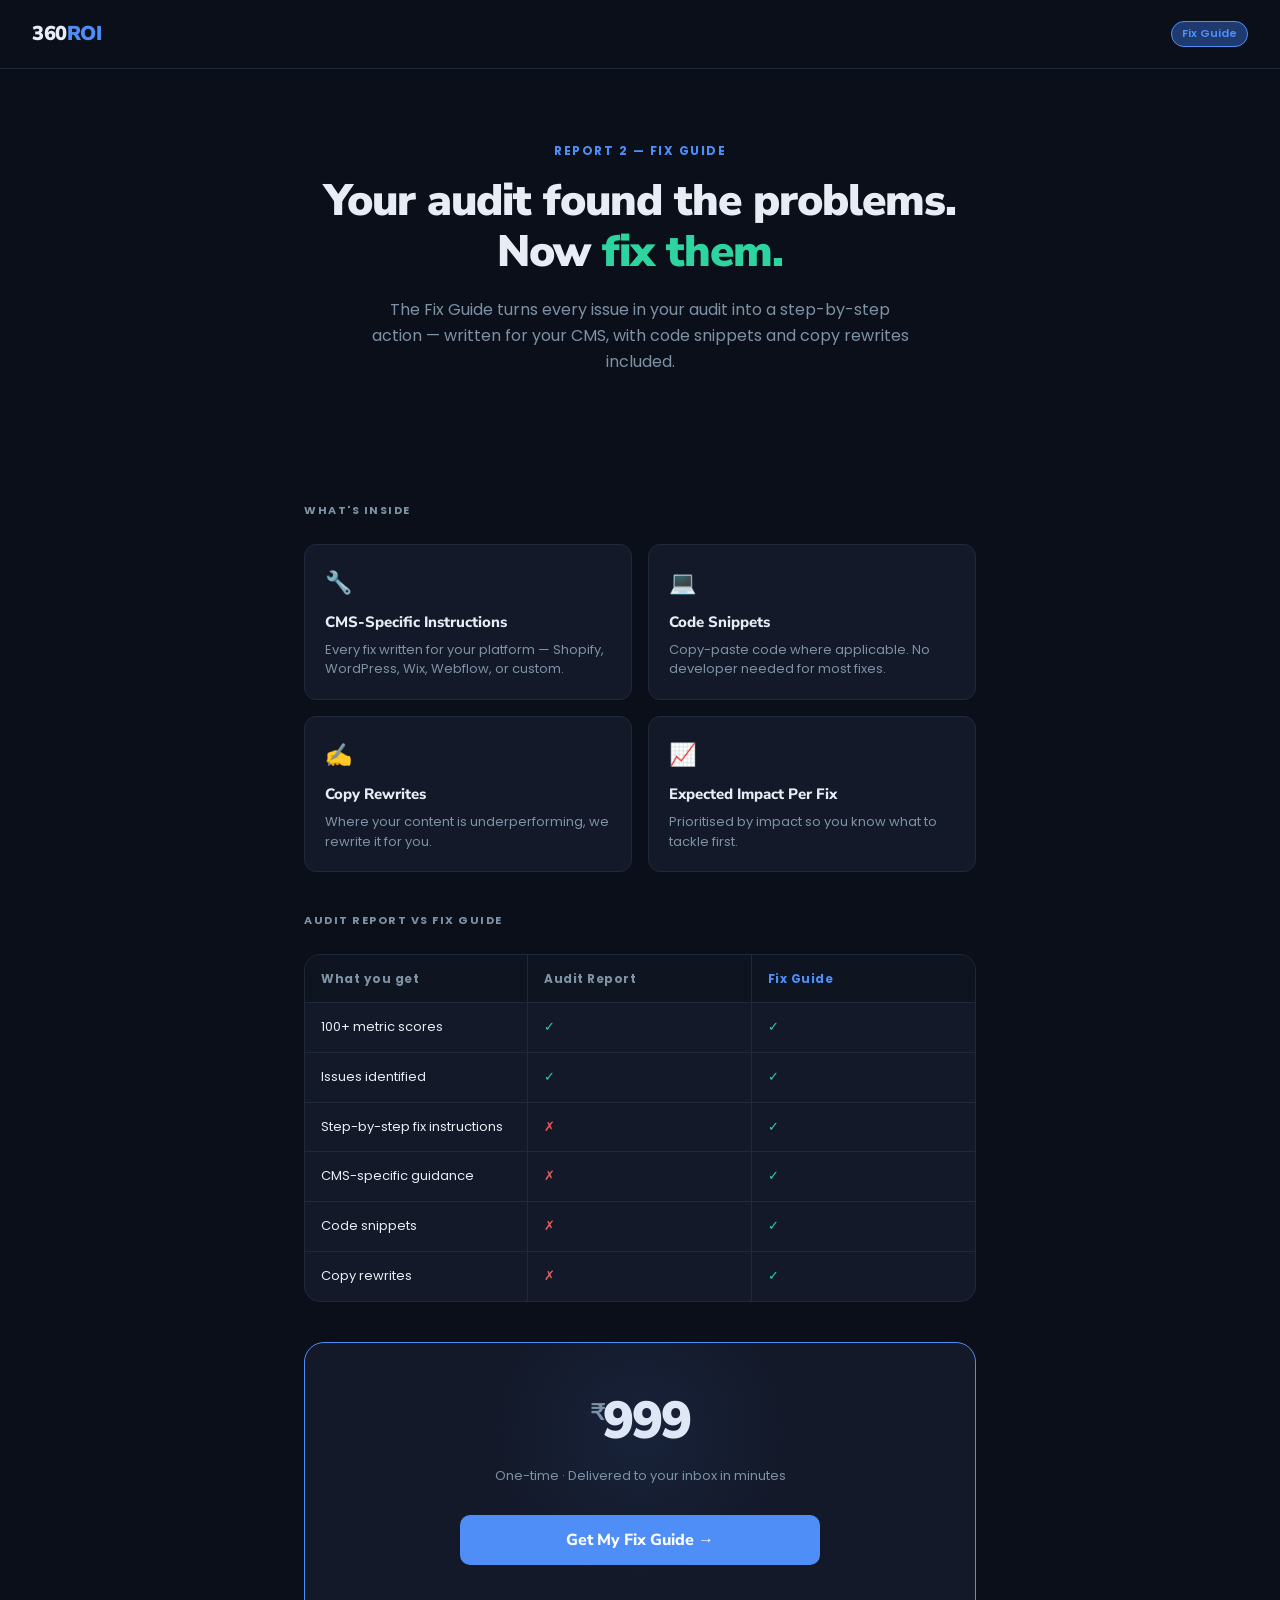
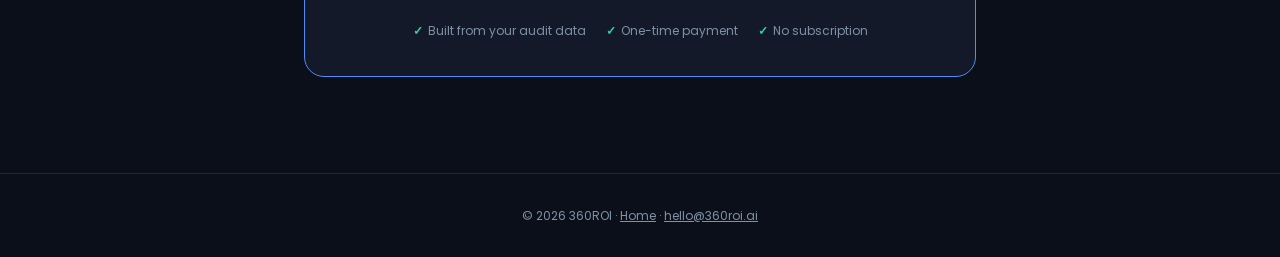
==== r2.html @ e92363b5 "new changes" ====
<!DOCTYPE html>
<html lang="en">
<head>
<meta charset="UTF-8">
<meta name="viewport" content="width=device-width, initial-scale=1.0">
<title>Fix Guide — Step-by-Step Instructions to Fix Every Issue | 360ROI</title>
<meta name="description" content="Get the exact fix instructions for every issue found in your 360ROI audit. CMS-specific steps, code snippets, and copy rewrites. ₹999 one-time.">
<meta name="robots" content="noindex">
<link rel="icon" type="image/png" href="assets/favicon.png">
<link rel="preconnect" href="https://fonts.googleapis.com">
<link rel="preconnect" href="https://fonts.gstatic.com" crossorigin>
<link href="https://fonts.googleapis.com/css2?family=Nunito+Sans:wght@400;700;800;900&family=Poppins:wght@400;500;600&display=swap" rel="stylesheet">
<script src="https://sdk.cashfree.com/js/v3/cashfree.js" defer></script>
<style>
  *, *::before, *::after { box-sizing: border-box; margin: 0; padding: 0; }

  :root {
    --bg: #0b0f1a;
    --surface: #131929;
    --border: #1e2a3a;
    --accent: #4f8ef7;
    --accent-dim: #1e3a6e;
    --text: #e8edf5;
    --muted: #7d92a4;
    --green: #2dd4a0;
    --warn: #f7a84f;
    --font-display: 'Nunito Sans', sans-serif;
    --font-body: 'Poppins', sans-serif;
  }

  body {
    background: var(--bg);
    color: var(--text);
    font-family: var(--font-body);
    font-size: 15px;
    line-height: 1.6;
    min-height: 100vh;
  }

  /* NAV */
  .nav {
    display: flex;
    align-items: center;
    justify-content: space-between;
    padding: 18px 32px;
    border-bottom: 1px solid var(--border);
    position: sticky;
    top: 0;
    background: var(--bg);
    z-index: 100;
  }
  .nav-logo { font-family: var(--font-display); font-weight: 900; font-size: 20px; color: var(--text); text-decoration: none; letter-spacing: -0.5px; }
  .nav-logo span { color: var(--accent); }
  .nav-badge { font-size: 11px; font-weight: 600; background: var(--accent-dim); color: var(--accent); padding: 3px 10px; border-radius: 20px; border: 1px solid var(--accent); }

  /* HERO */
  .hero {
    max-width: 720px;
    margin: 0 auto;
    padding: 72px 24px 48px;
    text-align: center;
  }
  .hero-eyebrow {
    font-size: 12px;
    font-weight: 700;
    letter-spacing: 1.5px;
    text-transform: uppercase;
    color: var(--accent);
    margin-bottom: 16px;
  }
  .hero h1 {
    font-family: var(--font-display);
    font-size: clamp(28px, 5vw, 44px);
    font-weight: 900;
    line-height: 1.15;
    letter-spacing: -1px;
    margin-bottom: 20px;
  }
  .hero h1 em { color: var(--green); font-style: normal; }
  .hero-sub {
    color: var(--muted);
    font-size: 16px;
    max-width: 540px;
    margin: 0 auto 32px;
  }

  /* WHAT YOU GET */
  .section {
    max-width: 720px;
    margin: 0 auto;
    padding: 48px 24px;
  }
  .section-label {
    font-size: 11px;
    font-weight: 700;
    letter-spacing: 1.5px;
    text-transform: uppercase;
    color: var(--muted);
    margin-bottom: 24px;
  }
  .fix-grid {
    display: grid;
    grid-template-columns: 1fr 1fr;
    gap: 16px;
    margin-bottom: 40px;
  }
  @media (max-width: 520px) { .fix-grid { grid-template-columns: 1fr; } }
  .fix-card {
    background: var(--surface);
    border: 1px solid var(--border);
    border-radius: 12px;
    padding: 20px;
  }
  .fix-card-icon { font-size: 22px; margin-bottom: 10px; }
  .fix-card-title { font-family: var(--font-display); font-weight: 800; font-size: 15px; margin-bottom: 6px; }
  .fix-card-desc { font-size: 13px; color: var(--muted); line-height: 1.5; }

  /* COMPARISON */
  .compare {
    background: var(--surface);
    border: 1px solid var(--border);
    border-radius: 16px;
    overflow: hidden;
    margin-bottom: 40px;
  }
  .compare-row {
    display: grid;
    grid-template-columns: 1fr 1fr 1fr;
    border-bottom: 1px solid var(--border);
  }
  .compare-row:last-child { border-bottom: none; }
  .compare-cell {
    padding: 14px 16px;
    font-size: 13px;
    border-right: 1px solid var(--border);
  }
  .compare-cell:last-child { border-right: none; }
  .compare-row.header .compare-cell {
    font-weight: 700;
    font-size: 12px;
    letter-spacing: 0.5px;
    color: var(--muted);
    background: #0f1520;
  }
  .compare-row.header .compare-cell:last-child { color: var(--accent); }
  .tick { color: var(--green); }
  .cross { color: #e85b5b; }

  /* PAYMENT BOX */
  .pay-box {
    background: var(--surface);
    border: 1px solid var(--accent);
    border-radius: 20px;
    padding: 36px 32px;
    text-align: center;
    position: relative;
    overflow: hidden;
  }
  .pay-box::before {
    content: '';
    position: absolute;
    top: -60px; left: 50%;
    transform: translateX(-50%);
    width: 300px; height: 300px;
    background: radial-gradient(circle, rgba(79,142,247,0.08) 0%, transparent 70%);
    pointer-events: none;
  }
  .pay-price {
    font-family: var(--font-display);
    font-size: 52px;
    font-weight: 900;
    letter-spacing: -2px;
    color: var(--text);
    margin-bottom: 4px;
  }
  .pay-price span { font-size: 24px; font-weight: 700; color: var(--muted); vertical-align: super; }
  .pay-note { font-size: 13px; color: var(--muted); margin-bottom: 28px; }
  .pay-note s { color: #e85b5b; opacity: 0.7; }

  .btn-pay {
    display: inline-flex;
    align-items: center;
    gap: 8px;
    background: var(--accent);
    color: #fff;
    font-family: var(--font-display);
    font-weight: 800;
    font-size: 16px;
    padding: 14px 32px;
    border-radius: 10px;
    border: none;
    cursor: pointer;
    transition: opacity 0.2s, transform 0.15s;
    width: 100%;
    justify-content: center;
    max-width: 360px;
    margin: 0 auto;
  }
  .btn-pay:hover { opacity: 0.9; transform: translateY(-1px); }
  .btn-pay:disabled { opacity: 0.5; cursor: not-allowed; transform: none; }

  .pay-trust {
    display: flex;
    justify-content: center;
    gap: 20px;
    margin-top: 20px;
    flex-wrap: wrap;
  }
  .pt-item { font-size: 12px; color: var(--muted); display: flex; align-items: center; gap: 5px; }
  .pt-item::before { content: '✓'; color: var(--green); font-weight: 700; }

  /* STATUS */
  #statusMsg {
    margin-top: 16px;
    font-size: 13px;
    color: var(--muted);
    min-height: 20px;
    text-align: center;
  }
  #statusMsg.error { color: #e85b5b; }

  /* FOOTER */
  .footer {
    text-align: center;
    padding: 32px 24px;
    font-size: 12px;
    color: var(--muted);
    border-top: 1px solid var(--border);
    margin-top: 48px;
  }
  .footer a { color: var(--muted); text-decoration: underline; }

  /* ALREADY PAID */
  #alreadyPaid {
    display: none;
    background: var(--surface);
    border: 1px solid var(--green);
    border-radius: 16px;
    padding: 32px;
    text-align: center;
    margin-bottom: 24px;
  }
  #alreadyPaid .ap-icon { font-size: 32px; margin-bottom: 12px; }
  #alreadyPaid h3 { font-family: var(--font-display); font-weight: 800; font-size: 18px; margin-bottom: 8px; color: var(--green); }
  #alreadyPaid p { color: var(--muted); font-size: 14px; }
</style>
</head>
<body>

<nav class="nav">
  <a href="/" class="nav-logo">360<span>ROI</span></a>
  <span class="nav-badge">Fix Guide</span>
</nav>

<div class="hero">
  <div class="hero-eyebrow">Report 2 — Fix Guide</div>
  <h1>Your audit found the problems.<br>Now <em>fix them.</em></h1>
  <p class="hero-sub">The Fix Guide turns every issue in your audit into a step-by-step action — written for your CMS, with code snippets and copy rewrites included.</p>
</div>

<div class="section">
  <div class="section-label">What's inside</div>
  <div class="fix-grid">
    <div class="fix-card">
      <div class="fix-card-icon">🔧</div>
      <div class="fix-card-title">CMS-Specific Instructions</div>
      <div class="fix-card-desc">Every fix written for your platform — Shopify, WordPress, Wix, Webflow, or custom.</div>
    </div>
    <div class="fix-card">
      <div class="fix-card-icon">💻</div>
      <div class="fix-card-title">Code Snippets</div>
      <div class="fix-card-desc">Copy-paste code where applicable. No developer needed for most fixes.</div>
    </div>
    <div class="fix-card">
      <div class="fix-card-icon">✍️</div>
      <div class="fix-card-title">Copy Rewrites</div>
      <div class="fix-card-desc">Where your content is underperforming, we rewrite it for you.</div>
    </div>
    <div class="fix-card">
      <div class="fix-card-icon">📈</div>
      <div class="fix-card-title">Expected Impact Per Fix</div>
      <div class="fix-card-desc">Prioritised by impact so you know what to tackle first.</div>
    </div>
  </div>

  <div class="section-label">Audit Report vs Fix Guide</div>
  <div class="compare">
    <div class="compare-row header">
      <div class="compare-cell">What you get</div>
      <div class="compare-cell">Audit Report</div>
      <div class="compare-cell">Fix Guide</div>
    </div>
    <div class="compare-row">
      <div class="compare-cell">100+ metric scores</div>
      <div class="compare-cell"><span class="tick">✓</span></div>
      <div class="compare-cell"><span class="tick">✓</span></div>
    </div>
    <div class="compare-row">
      <div class="compare-cell">Issues identified</div>
      <div class="compare-cell"><span class="tick">✓</span></div>
      <div class="compare-cell"><span class="tick">✓</span></div>
    </div>
    <div class="compare-row">
      <div class="compare-cell">Step-by-step fix instructions</div>
      <div class="compare-cell"><span class="cross">✗</span></div>
      <div class="compare-cell"><span class="tick">✓</span></div>
    </div>
    <div class="compare-row">
      <div class="compare-cell">CMS-specific guidance</div>
      <div class="compare-cell"><span class="cross">✗</span></div>
      <div class="compare-cell"><span class="tick">✓</span></div>
    </div>
    <div class="compare-row">
      <div class="compare-cell">Code snippets</div>
      <div class="compare-cell"><span class="cross">✗</span></div>
      <div class="compare-cell"><span class="tick">✓</span></div>
    </div>
    <div class="compare-row">
      <div class="compare-cell">Copy rewrites</div>
      <div class="compare-cell"><span class="cross">✗</span></div>
      <div class="compare-cell"><span class="tick">✓</span></div>
    </div>
  </div>

  <!-- Already paid for bundle -->
  <div id="alreadyPaid">
    <div class="ap-icon">✅</div>
    <h3>You already have the Fix Guide</h3>
    <p>Check your inbox — it was delivered along with your Audit Report. Can't find it? Email <a href="mailto:hello@360roi.ai">hello@360roi.ai</a></p>
  </div>

  <!-- Payment box -->
  <div class="pay-box" id="payBox">
    <div class="pay-price"><span>₹</span>999</div>
    <div class="pay-note">One-time · Delivered to your inbox in minutes</div>
    <button class="btn-pay" id="payBtn" onclick="startPayment()">
      Get My Fix Guide →
    </button>
    <div id="statusMsg"></div>
    <div class="pay-trust">
      <span class="pt-item">Built from your audit data</span>
      <span class="pt-item">One-time payment</span>
      <span class="pt-item">No subscription</span>
    </div>
  </div>
</div>

<footer class="footer">
  <p>© 2026 360ROI · <a href="/">Home</a> · <a href="mailto:hello@360roi.ai">hello@360roi.ai</a></p>
</footer>

<script>
const WEBHOOK_URL = 'https://aigency-proxy.shweta-314.workers.dev';

// Read email and url from query params
const params = new URLSearchParams(window.location.search);
const email = params.get('email') || '';
const url = params.get('url') || '';
const product = params.get('product') || '';

// If bundle was already purchased, show already-paid message
if (product === 'bundle') {
  document.getElementById('alreadyPaid').style.display = 'block';
  document.getElementById('payBox').style.display = 'none';
}

async function startPayment() {
  const btn = document.getElementById('payBtn');
  const msg = document.getElementById('statusMsg');

  if (!email || !url) {
    msg.className = 'error';
    msg.textContent = 'Missing audit details. Please use the link from your report email.';
    return;
  }

  btn.disabled = true;
  btn.textContent = '⏳ Redirecting to payment...';
  msg.className = '';
  msg.textContent = '';

  try {
    const orderRes = await fetch(WEBHOOK_URL + '/create-order', {
      method: 'POST',
      headers: { 'Content-Type': 'application/json' },
      body: JSON.stringify({
        email,
        url,
        product: 'r2',
        amount: 999
      })
    });

    if (!orderRes.ok) throw new Error('Order creation failed');
    const orderData = await orderRes.json();
    if (!orderData.payment_session_id) throw new Error('No session ID');

    const cashfree = Cashfree({ mode: 'production' });
    const result = await cashfree.checkout({
      paymentSessionId: orderData.payment_session_id,
      redirectTarget: '_modal'
    });

    if (result.error) throw new Error(result.error.message || 'Payment failed');

    btn.textContent = '✓ Payment successful!';
    msg.textContent = 'Your Fix Guide will arrive in your inbox within minutes.';

  } catch (err) {
    console.error(err);
    msg.className = 'error';
    msg.textContent = 'Something went wrong — email hello@360roi.ai';
    btn.disabled = false;
    btn.textContent = 'Get My Fix Guide →';
  }
}
</script>
</body>
</html>
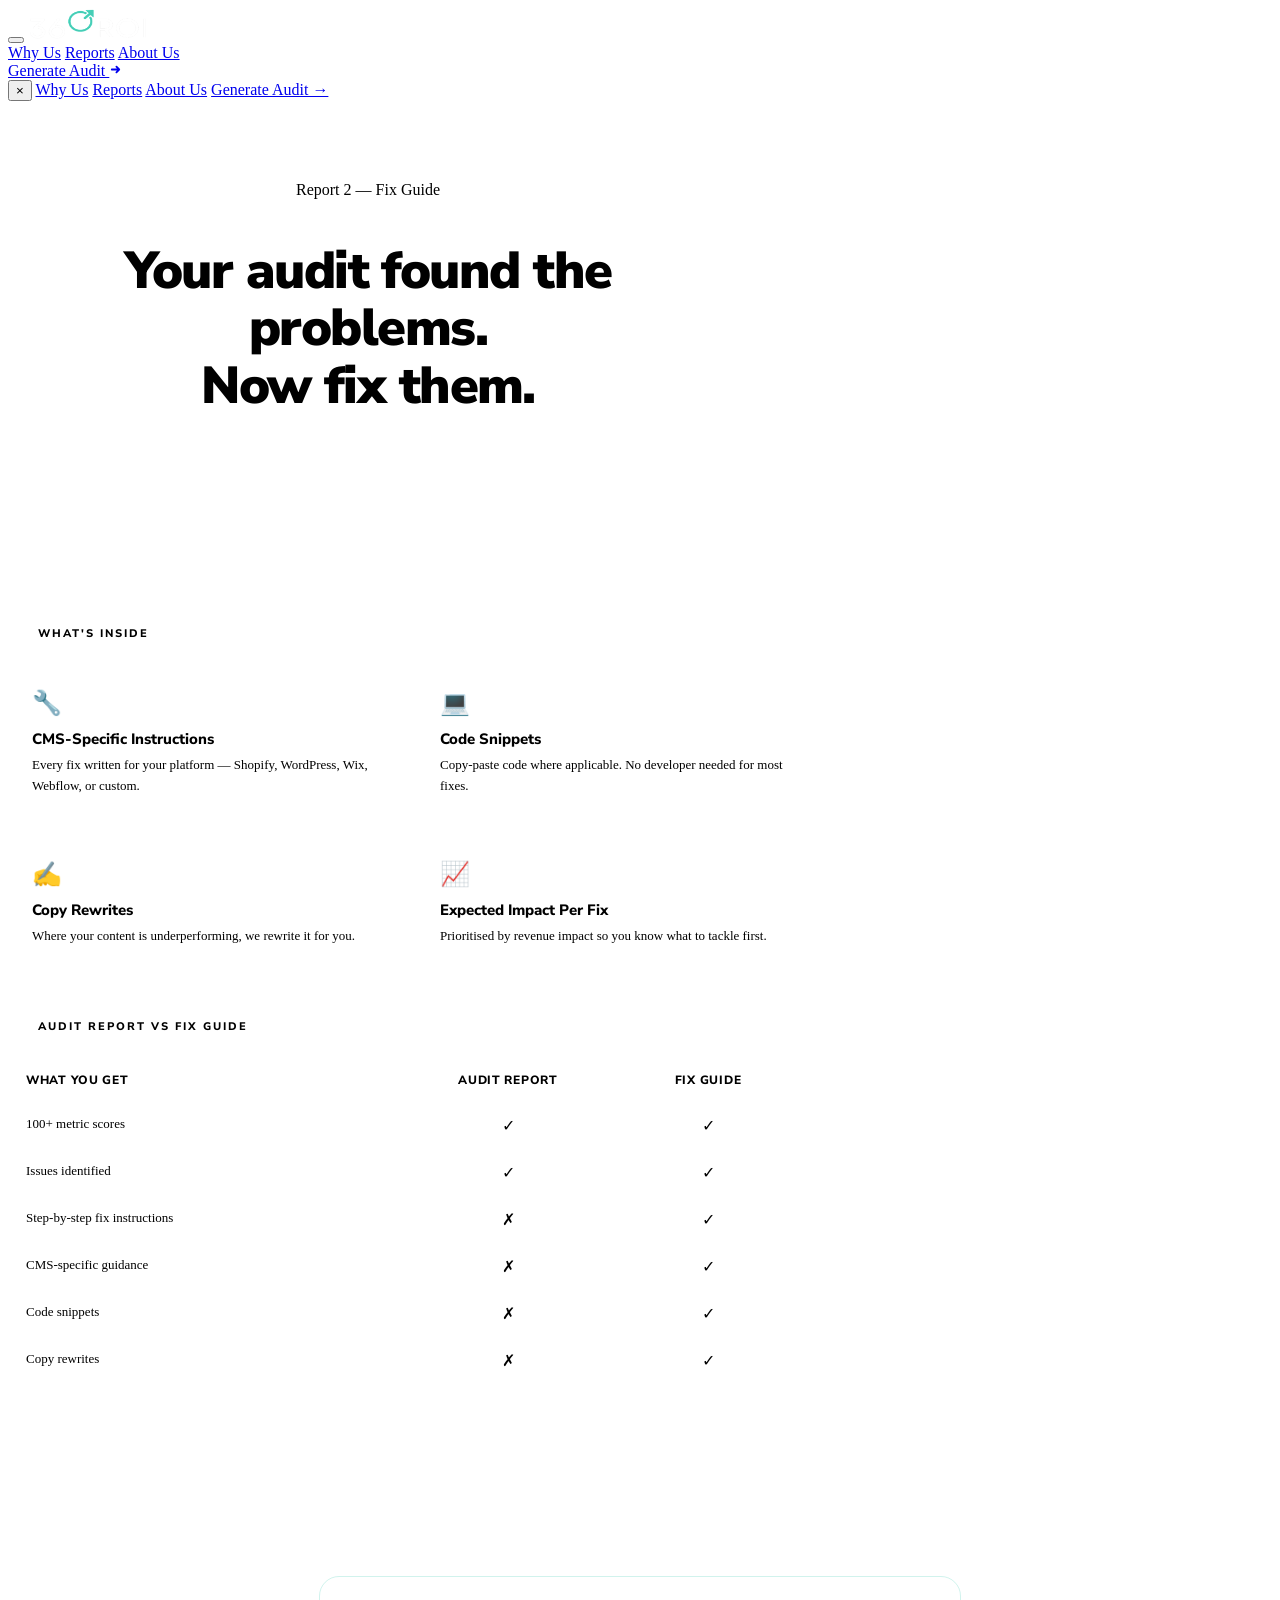
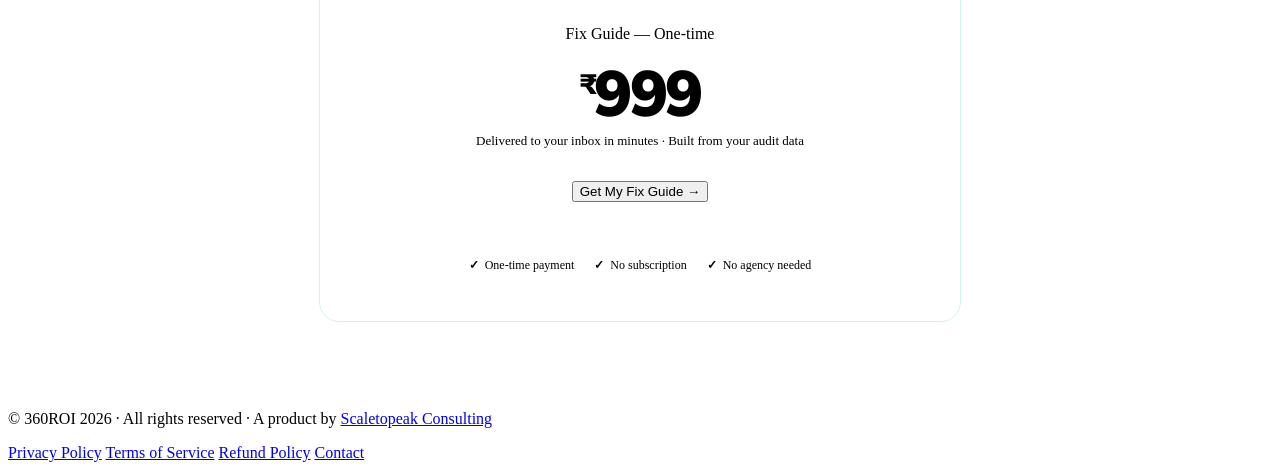
==== commit 83fcaca2: "changes" ====
--- a/r2.html
+++ b/r2.html
@@ -10,355 +10,216 @@
 <link rel="preconnect" href="https://fonts.googleapis.com">
 <link rel="preconnect" href="https://fonts.gstatic.com" crossorigin>
 <link href="https://fonts.googleapis.com/css2?family=Nunito+Sans:wght@400;700;800;900&family=Poppins:wght@400;500;600&display=swap" rel="stylesheet">
-<script src="https://sdk.cashfree.com/js/v3/cashfree.js" defer></script>
+<link rel="stylesheet" href="assets/style.css">
+<script src="https://sdk.cashfree.com/js/v3/cashfree.js"></script>
 <style>
-  *, *::before, *::after { box-sizing: border-box; margin: 0; padding: 0; }
-
-  :root {
-    --bg: #0b0f1a;
-    --surface: #131929;
-    --border: #1e2a3a;
-    --accent: #4f8ef7;
-    --accent-dim: #1e3a6e;
-    --text: #e8edf5;
-    --muted: #7d92a4;
-    --green: #2dd4a0;
-    --warn: #f7a84f;
-    --font-display: 'Nunito Sans', sans-serif;
-    --font-body: 'Poppins', sans-serif;
-  }
-
-  body {
-    background: var(--bg);
-    color: var(--text);
-    font-family: var(--font-body);
-    font-size: 15px;
-    line-height: 1.6;
-    min-height: 100vh;
-  }
-
-  /* NAV */
-  .nav {
-    display: flex;
-    align-items: center;
-    justify-content: space-between;
-    padding: 18px 32px;
-    border-bottom: 1px solid var(--border);
-    position: sticky;
-    top: 0;
-    background: var(--bg);
-    z-index: 100;
-  }
-  .nav-logo { font-family: var(--font-display); font-weight: 900; font-size: 20px; color: var(--text); text-decoration: none; letter-spacing: -0.5px; }
-  .nav-logo span { color: var(--accent); }
-  .nav-badge { font-size: 11px; font-weight: 600; background: var(--accent-dim); color: var(--accent); padding: 3px 10px; border-radius: 20px; border: 1px solid var(--accent); }
-
-  /* HERO */
-  .hero {
-    max-width: 720px;
-    margin: 0 auto;
-    padding: 72px 24px 48px;
-    text-align: center;
-  }
-  .hero-eyebrow {
-    font-size: 12px;
-    font-weight: 700;
-    letter-spacing: 1.5px;
-    text-transform: uppercase;
-    color: var(--accent);
-    margin-bottom: 16px;
-  }
-  .hero h1 {
-    font-family: var(--font-display);
-    font-size: clamp(28px, 5vw, 44px);
-    font-weight: 900;
-    line-height: 1.15;
-    letter-spacing: -1px;
-    margin-bottom: 20px;
-  }
-  .hero h1 em { color: var(--green); font-style: normal; }
-  .hero-sub {
-    color: var(--muted);
-    font-size: 16px;
-    max-width: 540px;
-    margin: 0 auto 32px;
-  }
-
-  /* WHAT YOU GET */
-  .section {
-    max-width: 720px;
-    margin: 0 auto;
-    padding: 48px 24px;
-  }
-  .section-label {
-    font-size: 11px;
-    font-weight: 700;
-    letter-spacing: 1.5px;
-    text-transform: uppercase;
-    color: var(--muted);
-    margin-bottom: 24px;
-  }
-  .fix-grid {
-    display: grid;
-    grid-template-columns: 1fr 1fr;
-    gap: 16px;
-    margin-bottom: 40px;
-  }
-  @media (max-width: 520px) { .fix-grid { grid-template-columns: 1fr; } }
-  .fix-card {
-    background: var(--surface);
-    border: 1px solid var(--border);
-    border-radius: 12px;
-    padding: 20px;
-  }
-  .fix-card-icon { font-size: 22px; margin-bottom: 10px; }
-  .fix-card-title { font-family: var(--font-display); font-weight: 800; font-size: 15px; margin-bottom: 6px; }
-  .fix-card-desc { font-size: 13px; color: var(--muted); line-height: 1.5; }
-
-  /* COMPARISON */
-  .compare {
-    background: var(--surface);
-    border: 1px solid var(--border);
-    border-radius: 16px;
-    overflow: hidden;
-    margin-bottom: 40px;
-  }
-  .compare-row {
-    display: grid;
-    grid-template-columns: 1fr 1fr 1fr;
-    border-bottom: 1px solid var(--border);
-  }
+  /* R2-specific overrides */
+  .r2-hero { background: var(--navy); padding: 80px 0 64px; }
+  .r2-hero .wrap { max-width: 720px; text-align: center; }
+  .r2-hero h1 { font-family: 'Nunito Sans', sans-serif; font-size: clamp(32px, 5vw, 52px); font-weight: 900; color: var(--white); line-height: 1.1; letter-spacing: -0.03em; margin-bottom: 20px; }
+  .r2-hero h1 em { color: var(--teal); font-style: normal; }
+  .r2-hero p { font-size: 16px; color: rgba(255,255,255,0.55); line-height: 1.75; max-width: 540px; margin: 0 auto; }
+
+  .r2-section { background: var(--white); padding: 72px 0; }
+  .r2-section-dark { background: var(--navy-3); padding: 72px 0; }
+
+  .r2-label { font-family: 'Nunito Sans', sans-serif; font-size: 11px; font-weight: 800; letter-spacing: 0.18em; text-transform: uppercase; color: var(--teal-dk); margin-bottom: 24px; display: flex; align-items: center; gap: 10px; }
+  .r2-label::before { content: ''; width: 20px; height: 2px; background: var(--teal); border-radius: 2px; }
+
+  .fix-grid { display: grid; grid-template-columns: 1fr 1fr; gap: 16px; margin-bottom: 48px; }
+  @media (max-width: 560px) { .fix-grid { grid-template-columns: 1fr; } }
+  .fix-card { background: var(--mist); border: 1px solid var(--g100); border-radius: 14px; padding: 24px; transition: border-color 0.2s, box-shadow 0.2s; }
+  .fix-card:hover { border-color: rgba(71,206,183,0.3); box-shadow: 0 6px 24px rgba(71,206,183,0.08); }
+  .fix-card-icon { font-size: 24px; margin-bottom: 12px; }
+  .fix-card-title { font-family: 'Nunito Sans', sans-serif; font-weight: 800; font-size: 15px; color: var(--navy); margin-bottom: 6px; }
+  .fix-card-desc { font-size: 13px; color: var(--g600); line-height: 1.6; }
+
+  .compare { border: 1px solid var(--g100); border-radius: 14px; overflow: hidden; margin-bottom: 48px; }
+  .compare-row { display: grid; grid-template-columns: 2fr 1fr 1fr; border-bottom: 1px solid var(--g100); }
   .compare-row:last-child { border-bottom: none; }
-  .compare-cell {
-    padding: 14px 16px;
-    font-size: 13px;
-    border-right: 1px solid var(--border);
-  }
-  .compare-cell:last-child { border-right: none; }
-  .compare-row.header .compare-cell {
-    font-weight: 700;
-    font-size: 12px;
-    letter-spacing: 0.5px;
-    color: var(--muted);
-    background: #0f1520;
-  }
-  .compare-row.header .compare-cell:last-child { color: var(--accent); }
-  .tick { color: var(--green); }
-  .cross { color: #e85b5b; }
-
-  /* PAYMENT BOX */
-  .pay-box {
-    background: var(--surface);
-    border: 1px solid var(--accent);
-    border-radius: 20px;
-    padding: 36px 32px;
-    text-align: center;
-    position: relative;
-    overflow: hidden;
-  }
-  .pay-box::before {
-    content: '';
-    position: absolute;
-    top: -60px; left: 50%;
-    transform: translateX(-50%);
-    width: 300px; height: 300px;
-    background: radial-gradient(circle, rgba(79,142,247,0.08) 0%, transparent 70%);
-    pointer-events: none;
-  }
-  .pay-price {
-    font-family: var(--font-display);
-    font-size: 52px;
-    font-weight: 900;
-    letter-spacing: -2px;
-    color: var(--text);
-    margin-bottom: 4px;
-  }
-  .pay-price span { font-size: 24px; font-weight: 700; color: var(--muted); vertical-align: super; }
-  .pay-note { font-size: 13px; color: var(--muted); margin-bottom: 28px; }
-  .pay-note s { color: #e85b5b; opacity: 0.7; }
-
-  .btn-pay {
-    display: inline-flex;
-    align-items: center;
-    gap: 8px;
-    background: var(--accent);
-    color: #fff;
-    font-family: var(--font-display);
-    font-weight: 800;
-    font-size: 16px;
-    padding: 14px 32px;
-    border-radius: 10px;
-    border: none;
-    cursor: pointer;
-    transition: opacity 0.2s, transform 0.15s;
-    width: 100%;
-    justify-content: center;
-    max-width: 360px;
-    margin: 0 auto;
-  }
-  .btn-pay:hover { opacity: 0.9; transform: translateY(-1px); }
-  .btn-pay:disabled { opacity: 0.5; cursor: not-allowed; transform: none; }
-
-  .pay-trust {
-    display: flex;
-    justify-content: center;
-    gap: 20px;
-    margin-top: 20px;
-    flex-wrap: wrap;
-  }
-  .pt-item { font-size: 12px; color: var(--muted); display: flex; align-items: center; gap: 5px; }
-  .pt-item::before { content: '✓'; color: var(--green); font-weight: 700; }
-
-  /* STATUS */
-  #statusMsg {
-    margin-top: 16px;
-    font-size: 13px;
-    color: var(--muted);
-    min-height: 20px;
-    text-align: center;
-  }
-  #statusMsg.error { color: #e85b5b; }
-
-  /* FOOTER */
-  .footer {
-    text-align: center;
-    padding: 32px 24px;
-    font-size: 12px;
-    color: var(--muted);
-    border-top: 1px solid var(--border);
-    margin-top: 48px;
-  }
-  .footer a { color: var(--muted); text-decoration: underline; }
-
-  /* ALREADY PAID */
-  #alreadyPaid {
-    display: none;
-    background: var(--surface);
-    border: 1px solid var(--green);
-    border-radius: 16px;
-    padding: 32px;
-    text-align: center;
-    margin-bottom: 24px;
-  }
-  #alreadyPaid .ap-icon { font-size: 32px; margin-bottom: 12px; }
-  #alreadyPaid h3 { font-family: var(--font-display); font-weight: 800; font-size: 18px; margin-bottom: 8px; color: var(--green); }
-  #alreadyPaid p { color: var(--muted); font-size: 14px; }
+  .compare-cell { padding: 14px 18px; font-size: 13px; color: var(--g600); border-right: 1px solid var(--g100); }
+  .compare-cell:last-child { border-right: none; text-align: center; }
+  .compare-cell:nth-child(2) { text-align: center; }
+  .compare-row.header .compare-cell { font-family: 'Nunito Sans', sans-serif; font-weight: 800; font-size: 12px; letter-spacing: 0.06em; text-transform: uppercase; color: var(--g400); background: var(--mist); }
+  .compare-row.header .compare-cell:last-child { color: var(--teal-dk); }
+  .tick { color: var(--pos); font-size: 16px; }
+  .cross { color: var(--crit); font-size: 16px; }
+
+  /* Payment box */
+  .pay-wrap { background: var(--navy-2); border: 1.5px solid rgba(71,206,183,0.25); border-radius: 20px; padding: 48px 40px; text-align: center; max-width: 560px; margin: 0 auto; }
+  .pay-price { font-family: 'Nunito Sans', sans-serif; font-size: 64px; font-weight: 900; color: var(--white); line-height: 1; letter-spacing: -0.04em; margin-bottom: 6px; }
+  .pay-price sup { font-size: 28px; vertical-align: super; color: var(--teal); }
+  .pay-note { font-size: 13px; color: var(--g400); margin-bottom: 32px; }
+  .pay-trust { display: flex; justify-content: center; gap: 20px; flex-wrap: wrap; margin-top: 20px; }
+  .pt-item { font-size: 12px; color: var(--g400); display: flex; align-items: center; gap: 6px; }
+  .pt-item::before { content: '✓'; color: var(--teal); font-weight: 800; }
+
+  #statusMsg { margin-top: 16px; font-size: 13px; color: var(--g400); min-height: 20px; }
+  #statusMsg.error { color: var(--crit); }
+
+  /* Already paid */
+  .already-paid { background: rgba(71,206,183,0.06); border: 1.5px solid rgba(71,206,183,0.2); border-radius: 16px; padding: 40px; text-align: center; max-width: 560px; margin: 0 auto; }
+  .already-paid .ap-icon { font-size: 40px; margin-bottom: 16px; }
+  .already-paid h3 { font-family: 'Nunito Sans', sans-serif; font-weight: 900; font-size: 22px; color: var(--teal); margin-bottom: 10px; }
+  .already-paid p { font-size: 14px; color: var(--g600); line-height: 1.7; }
+  .already-paid a { color: var(--teal-dk); }
 </style>
 </head>
 <body>
 
-<nav class="nav">
-  <a href="/" class="nav-logo">360<span>ROI</span></a>
-  <span class="nav-badge">Fix Guide</span>
+<!-- NAV — same as index -->
+<nav class="nav" role="navigation">
+  <button class="nav-burger" id="navBurger" aria-label="Open menu" aria-expanded="false">
+    <span></span><span></span><span></span>
+  </button>
+  <a href="/" class="nav-logo" aria-label="360ROI home">
+    <img src="assets/logo.png" alt="360ROI" width="120" height="32" loading="eager">
+  </a>
+  <div class="nav-links">
+    <a href="/#why-different">Why Us</a>
+    <a href="/#how-it-works">Reports</a>
+    <a href="/#about">About Us</a>
+  </div>
+  <div class="nav-right">
+    <a href="/#audit-form" class="nav-cta">Generate Audit
+      <svg width="13" height="13" viewBox="0 0 14 14" fill="none"><path d="M3 7H11M8 4L11 7L8 10" stroke="currentColor" stroke-width="2" stroke-linecap="round" stroke-linejoin="round"/></svg>
+    </a>
+  </div>
 </nav>
 
-<div class="hero">
-  <div class="hero-eyebrow">Report 2 — Fix Guide</div>
-  <h1>Your audit found the problems.<br>Now <em>fix them.</em></h1>
-  <p class="hero-sub">The Fix Guide turns every issue in your audit into a step-by-step action — written for your CMS, with code snippets and copy rewrites included.</p>
+<div class="nav-mobile-menu" id="mobileMenu" aria-hidden="true">
+  <button class="mobile-menu-close" onclick="document.getElementById('mobileMenu').classList.remove('open');document.getElementById('mobileMenu').setAttribute('aria-hidden','true');">×</button>
+  <a href="/#why-different">Why Us</a>
+  <a href="/#how-it-works">Reports</a>
+  <a href="/#about">About Us</a>
+  <a href="/#audit-form" class="mobile-menu-cta">Generate Audit →</a>
 </div>
 
-<div class="section">
-  <div class="section-label">What's inside</div>
-  <div class="fix-grid">
-    <div class="fix-card">
-      <div class="fix-card-icon">🔧</div>
-      <div class="fix-card-title">CMS-Specific Instructions</div>
-      <div class="fix-card-desc">Every fix written for your platform — Shopify, WordPress, Wix, Webflow, or custom.</div>
-    </div>
-    <div class="fix-card">
-      <div class="fix-card-icon">💻</div>
-      <div class="fix-card-title">Code Snippets</div>
-      <div class="fix-card-desc">Copy-paste code where applicable. No developer needed for most fixes.</div>
-    </div>
-    <div class="fix-card">
-      <div class="fix-card-icon">✍️</div>
-      <div class="fix-card-title">Copy Rewrites</div>
-      <div class="fix-card-desc">Where your content is underperforming, we rewrite it for you.</div>
-    </div>
-    <div class="fix-card">
-      <div class="fix-card-icon">📈</div>
-      <div class="fix-card-title">Expected Impact Per Fix</div>
-      <div class="fix-card-desc">Prioritised by impact so you know what to tackle first.</div>
-    </div>
-  </div>
-
-  <div class="section-label">Audit Report vs Fix Guide</div>
-  <div class="compare">
-    <div class="compare-row header">
-      <div class="compare-cell">What you get</div>
-      <div class="compare-cell">Audit Report</div>
-      <div class="compare-cell">Fix Guide</div>
-    </div>
-    <div class="compare-row">
-      <div class="compare-cell">100+ metric scores</div>
-      <div class="compare-cell"><span class="tick">✓</span></div>
-      <div class="compare-cell"><span class="tick">✓</span></div>
-    </div>
-    <div class="compare-row">
-      <div class="compare-cell">Issues identified</div>
-      <div class="compare-cell"><span class="tick">✓</span></div>
-      <div class="compare-cell"><span class="tick">✓</span></div>
-    </div>
-    <div class="compare-row">
-      <div class="compare-cell">Step-by-step fix instructions</div>
-      <div class="compare-cell"><span class="cross">✗</span></div>
-      <div class="compare-cell"><span class="tick">✓</span></div>
-    </div>
-    <div class="compare-row">
-      <div class="compare-cell">CMS-specific guidance</div>
-      <div class="compare-cell"><span class="cross">✗</span></div>
-      <div class="compare-cell"><span class="tick">✓</span></div>
-    </div>
-    <div class="compare-row">
-      <div class="compare-cell">Code snippets</div>
-      <div class="compare-cell"><span class="cross">✗</span></div>
-      <div class="compare-cell"><span class="tick">✓</span></div>
-    </div>
-    <div class="compare-row">
-      <div class="compare-cell">Copy rewrites</div>
-      <div class="compare-cell"><span class="cross">✗</span></div>
-      <div class="compare-cell"><span class="tick">✓</span></div>
-    </div>
-  </div>
-
-  <!-- Already paid for bundle -->
-  <div id="alreadyPaid">
-    <div class="ap-icon">✅</div>
-    <h3>You already have the Fix Guide</h3>
-    <p>Check your inbox — it was delivered along with your Audit Report. Can't find it? Email <a href="mailto:hello@360roi.ai">hello@360roi.ai</a></p>
-  </div>
-
-  <!-- Payment box -->
-  <div class="pay-box" id="payBox">
-    <div class="pay-price"><span>₹</span>999</div>
-    <div class="pay-note">One-time · Delivered to your inbox in minutes</div>
-    <button class="btn-pay" id="payBtn" onclick="startPayment()">
-      Get My Fix Guide →
-    </button>
-    <div id="statusMsg"></div>
-    <div class="pay-trust">
-      <span class="pt-item">Built from your audit data</span>
-      <span class="pt-item">One-time payment</span>
-      <span class="pt-item">No subscription</span>
-    </div>
-  </div>
-</div>
-
+<!-- HERO -->
+<section class="r2-hero">
+  <div class="wrap">
+    <div class="eyebrow" style="justify-content:center;">Report 2 — Fix Guide</div>
+    <h1>Your audit found the problems.<br>Now <em>fix them.</em></h1>
+    <p>The Fix Guide turns every issue in your audit into a step-by-step action — written for your CMS, with code snippets and copy rewrites included.</p>
+  </div>
+</section>
+
+<!-- WHAT'S INSIDE -->
+<section class="r2-section">
+  <div class="wrap" style="max-width:800px;">
+    <div class="r2-label">What's inside</div>
+    <div class="fix-grid">
+      <div class="fix-card">
+        <div class="fix-card-icon">🔧</div>
+        <div class="fix-card-title">CMS-Specific Instructions</div>
+        <div class="fix-card-desc">Every fix written for your platform — Shopify, WordPress, Wix, Webflow, or custom.</div>
+      </div>
+      <div class="fix-card">
+        <div class="fix-card-icon">💻</div>
+        <div class="fix-card-title">Code Snippets</div>
+        <div class="fix-card-desc">Copy-paste code where applicable. No developer needed for most fixes.</div>
+      </div>
+      <div class="fix-card">
+        <div class="fix-card-icon">✍️</div>
+        <div class="fix-card-title">Copy Rewrites</div>
+        <div class="fix-card-desc">Where your content is underperforming, we rewrite it for you.</div>
+      </div>
+      <div class="fix-card">
+        <div class="fix-card-icon">📈</div>
+        <div class="fix-card-title">Expected Impact Per Fix</div>
+        <div class="fix-card-desc">Prioritised by revenue impact so you know what to tackle first.</div>
+      </div>
+    </div>
+
+    <div class="r2-label">Audit Report vs Fix Guide</div>
+    <div class="compare">
+      <div class="compare-row header">
+        <div class="compare-cell">What you get</div>
+        <div class="compare-cell">Audit Report</div>
+        <div class="compare-cell">Fix Guide</div>
+      </div>
+      <div class="compare-row">
+        <div class="compare-cell">100+ metric scores</div>
+        <div class="compare-cell"><span class="tick">✓</span></div>
+        <div class="compare-cell"><span class="tick">✓</span></div>
+      </div>
+      <div class="compare-row">
+        <div class="compare-cell">Issues identified</div>
+        <div class="compare-cell"><span class="tick">✓</span></div>
+        <div class="compare-cell"><span class="tick">✓</span></div>
+      </div>
+      <div class="compare-row">
+        <div class="compare-cell">Step-by-step fix instructions</div>
+        <div class="compare-cell"><span class="cross">✗</span></div>
+        <div class="compare-cell"><span class="tick">✓</span></div>
+      </div>
+      <div class="compare-row">
+        <div class="compare-cell">CMS-specific guidance</div>
+        <div class="compare-cell"><span class="cross">✗</span></div>
+        <div class="compare-cell"><span class="tick">✓</span></div>
+      </div>
+      <div class="compare-row">
+        <div class="compare-cell">Code snippets</div>
+        <div class="compare-cell"><span class="cross">✗</span></div>
+        <div class="compare-cell"><span class="tick">✓</span></div>
+      </div>
+      <div class="compare-row">
+        <div class="compare-cell">Copy rewrites</div>
+        <div class="compare-cell"><span class="cross">✗</span></div>
+        <div class="compare-cell"><span class="tick">✓</span></div>
+      </div>
+    </div>
+  </div>
+</section>
+
+<!-- PAYMENT -->
+<section class="r2-section-dark">
+  <div class="wrap">
+
+    <div id="alreadyPaid" class="already-paid" style="display:none;">
+      <div class="ap-icon">✅</div>
+      <h3>You already have the Fix Guide</h3>
+      <p>Check your inbox — it was delivered along with your Audit Report.<br>Can't find it? Email <a href="mailto:hello@360roi.ai">hello@360roi.ai</a></p>
+    </div>
+
+    <div class="pay-wrap" id="payBox">
+      <div class="eyebrow" style="justify-content:center;margin-bottom:20px;">Fix Guide — One-time</div>
+      <div class="pay-price"><sup>₹</sup>999</div>
+      <div class="pay-note">Delivered to your inbox in minutes · Built from your audit data</div>
+      <button class="btn-primary btn-full" id="payBtn" onclick="startPayment()" style="max-width:360px;margin:0 auto;">
+        Get My Fix Guide →
+      </button>
+      <div id="statusMsg"></div>
+      <div class="pay-trust">
+        <span class="pt-item">One-time payment</span>
+        <span class="pt-item">No subscription</span>
+        <span class="pt-item">No agency needed</span>
+      </div>
+    </div>
+
+  </div>
+</section>
+
+<!-- FOOTER -->
 <footer class="footer">
-  <p>© 2026 360ROI · <a href="/">Home</a> · <a href="mailto:hello@360roi.ai">hello@360roi.ai</a></p>
+  <div class="footer-inner">
+    <p class="footer-copy">© 360ROI 2026 · All rights reserved · A product by <a href="https://scaletopeak.com" rel="noopener">Scaletopeak Consulting</a></p>
+    <nav class="footer-links">
+      <a href="/privacy.html">Privacy Policy</a>
+      <a href="/terms.html">Terms of Service</a>
+      <a href="/refund.html">Refund Policy</a>
+      <a href="mailto:hello@360roi.ai">Contact</a>
+    </nav>
+  </div>
 </footer>
 
 <script>
 const WEBHOOK_URL = 'https://aigency-proxy.shweta-314.workers.dev';
-
-// Read email and url from query params
 const params = new URLSearchParams(window.location.search);
 const email = params.get('email') || '';
 const url = params.get('url') || '';
 const product = params.get('product') || '';
 
-// If bundle was already purchased, show already-paid message
 if (product === 'bundle') {
   document.getElementById('alreadyPaid').style.display = 'block';
   document.getElementById('payBox').style.display = 'none';
@@ -383,12 +244,7 @@
     const orderRes = await fetch(WEBHOOK_URL + '/create-order', {
       method: 'POST',
       headers: { 'Content-Type': 'application/json' },
-      body: JSON.stringify({
-        email,
-        url,
-        product: 'r2',
-        amount: 999
-      })
+      body: JSON.stringify({ email, url, product: 'r2', amount: 999 })
     });
 
     if (!orderRes.ok) throw new Error('Order creation failed');
@@ -414,6 +270,15 @@
     btn.textContent = 'Get My Fix Guide →';
   }
 }
+
+// Mobile nav burger
+document.getElementById('navBurger')?.addEventListener('click', () => {
+  const menu = document.getElementById('mobileMenu');
+  const isOpen = menu.classList.contains('open');
+  menu.classList.toggle('open');
+  document.getElementById('navBurger').setAttribute('aria-expanded', String(!isOpen));
+  menu.setAttribute('aria-hidden', String(isOpen));
+});
 </script>
 </body>
 </html>
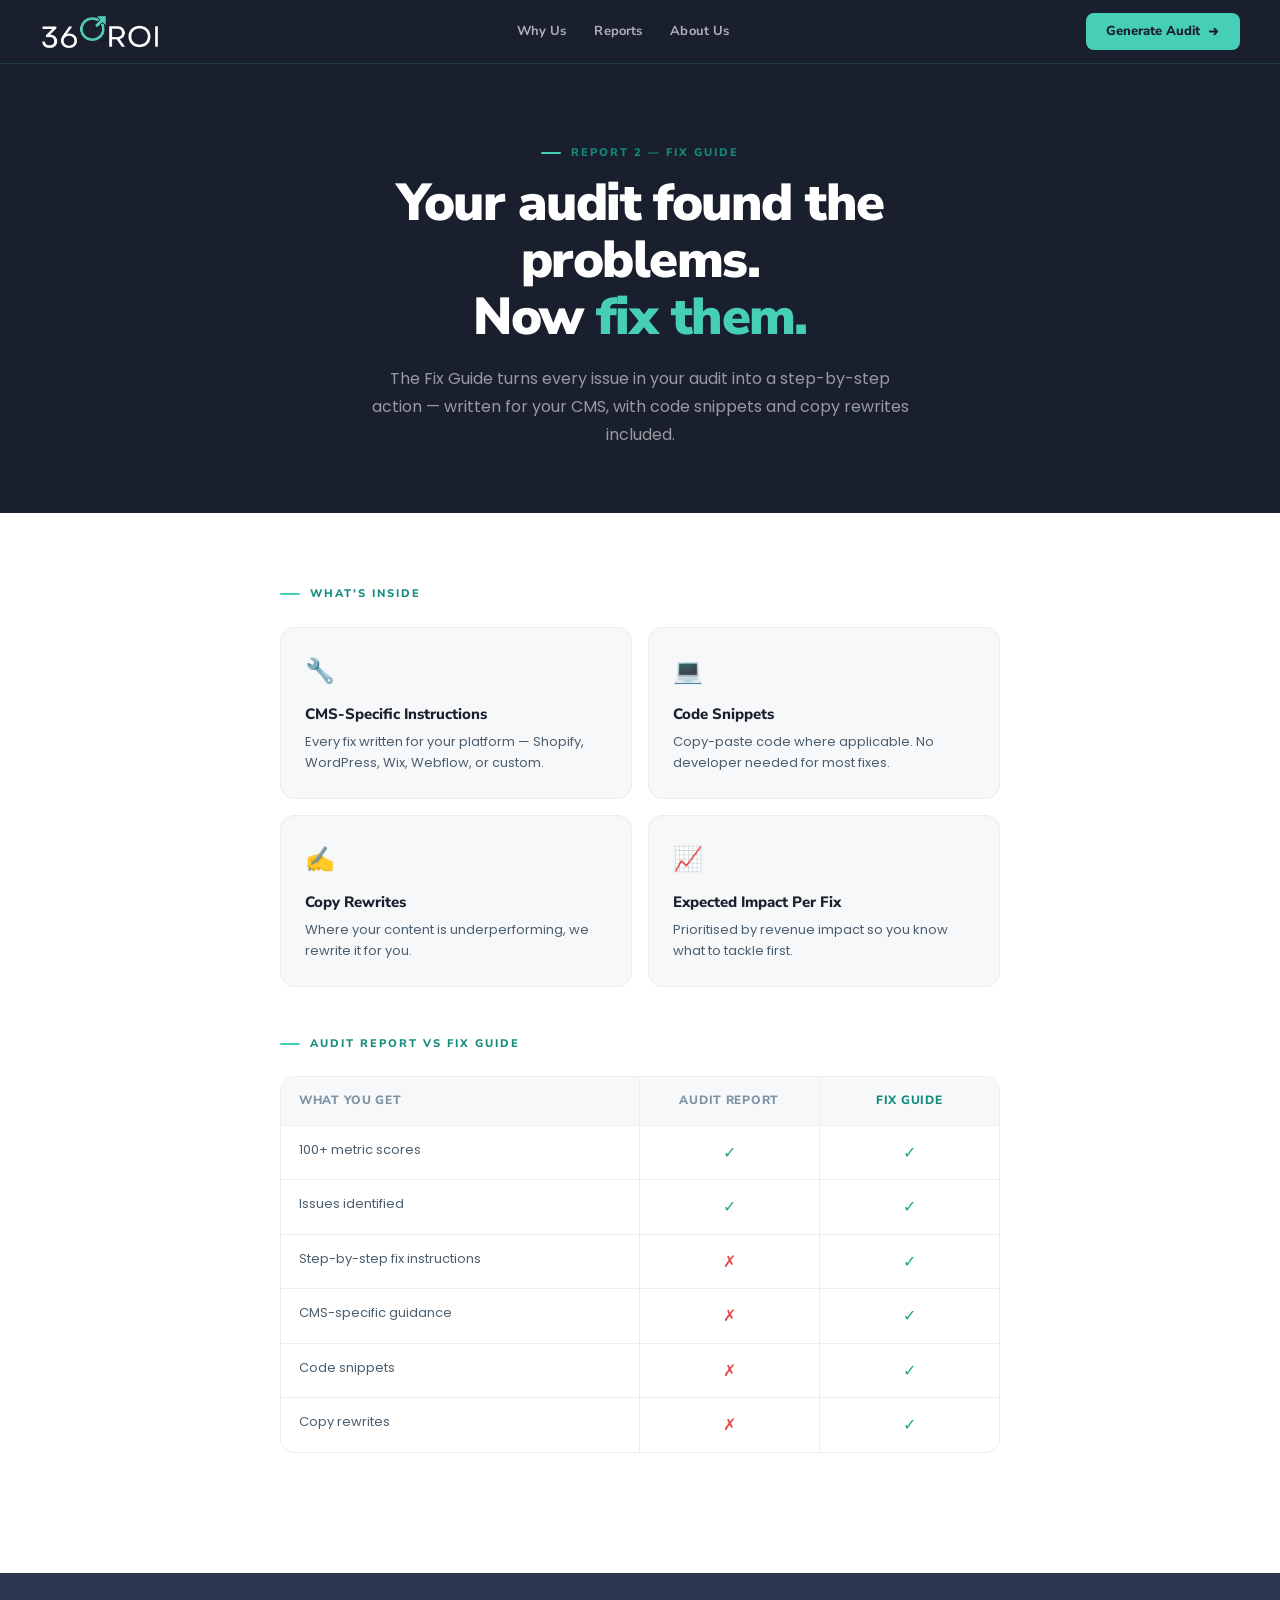
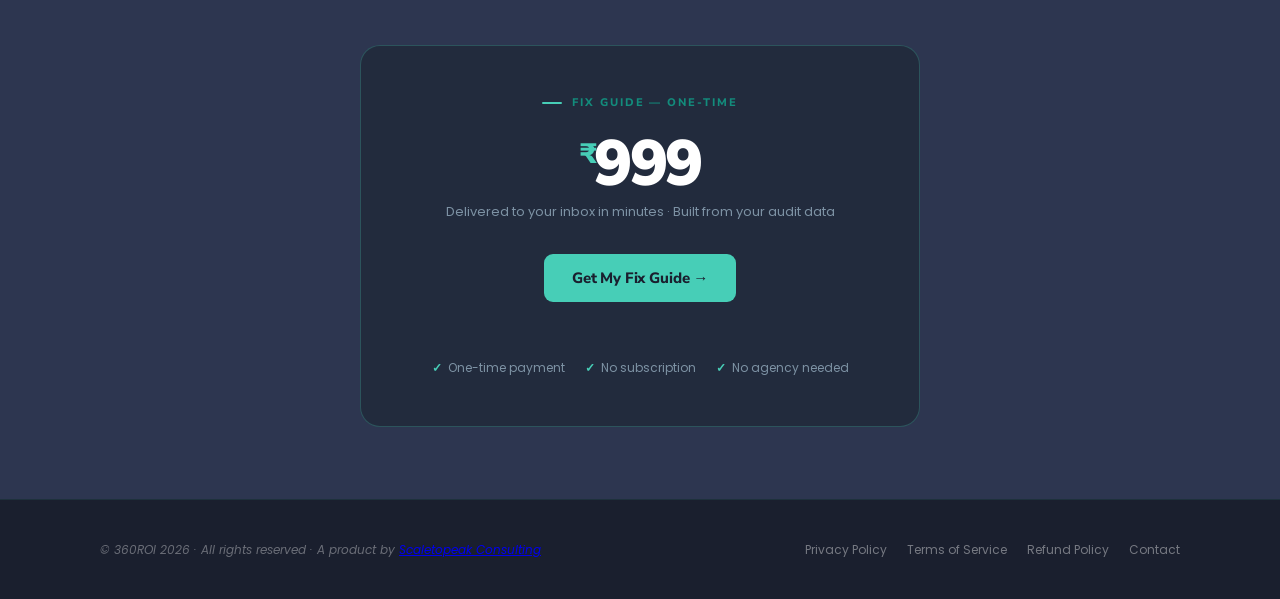
==== commit b856ff62: "Update r2.html" ====
--- a/r2.html
+++ b/r2.html
@@ -10,7 +10,7 @@
 <link rel="preconnect" href="https://fonts.googleapis.com">
 <link rel="preconnect" href="https://fonts.gstatic.com" crossorigin>
 <link href="https://fonts.googleapis.com/css2?family=Nunito+Sans:wght@400;700;800;900&family=Poppins:wght@400;500;600&display=swap" rel="stylesheet">
-<link rel="stylesheet" href="assets/style.css">
+<link rel="stylesheet" href="style.css">
 <script src="https://sdk.cashfree.com/js/v3/cashfree.js"></script>
 <style>
   /* R2-specific overrides */
--- a/style.css
+++ b/style.css
@@ -0,0 +1,642 @@
+/* ── ROOT TOKENS ── */
+:root {
+  --navy:    #1A1F2E;
+  --navy-2:  #222b3d;
+  --navy-3:  #2d3650;
+  --teal:    #47CEB7;
+  --teal-dk: #138c7c;
+  --teal-lo: rgba(71,206,183,0.12);
+  --coral:   #FF7A5C;
+  --mist:    #F6F8FA;
+  --white:   #ffffff;
+  --g100:    #e8eef2;
+  --g300:    #c4ced6;
+  --g400:    #7d92a4;
+  --g600:    #4a5e6e;
+  --pos:     #1FA971;
+  --caut:    #F5A524;
+  --crit:    #E54B4D;
+}
+
+*,*::before,*::after { box-sizing: border-box; margin: 0; padding: 0; }
+html { scroll-behavior: smooth; }
+body {
+  font-family: 'Poppins', sans-serif;
+  background: var(--white);
+  color: var(--navy);
+  line-height: 1.6;
+  -webkit-font-smoothing: antialiased;
+}
+
+/* ── MOBILE NAV ── */
+
+.nav-burger { display: none; }
+.nav-mobile-menu {
+  display: none;
+  flex-direction: column;
+  background: var(--navy);
+  border-top: 1px solid rgba(71,206,183,0.15);
+  padding: 8px 20px 20px;
+  gap: 0;
+  position: sticky;
+  top: 56px;
+  z-index: 199;
+}
+.nav-mobile-menu.open { display: flex; }
+.nav-mobile-menu a {
+  font-family: "Nunito Sans", sans-serif;
+  font-size: 16px; font-weight: 700;
+  color: rgba(255,255,255,0.8);
+  text-decoration: none;
+  padding: 14px 0;
+  border-bottom: 1px solid rgba(255,255,255,0.07);
+}
+.nav-mobile-menu a:last-child { border-bottom: none; }
+.mobile-menu-close {
+  align-self: flex-end; background: none; border: none;
+  color: rgba(255,255,255,0.4); font-size: 28px; cursor: pointer;
+  padding: 8px 0 4px; line-height: 1;
+}
+.mobile-menu-close {
+  align-self: flex-end; background: none; border: none;
+  color: rgba(255,255,255,0.5); font-size: 28px; cursor: pointer;
+  padding: 0; line-height: 1; margin-bottom: 8px;
+}
+
+/* ── UTILS ── */
+.wrap { max-width: 1160px; margin: 0 auto; padding: 0 40px; }
+
+.eyebrow {
+  font-family: 'Nunito Sans', sans-serif;
+  font-size: 11px; font-weight: 800; letter-spacing: 0.18em;
+  text-transform: uppercase; color: var(--teal-dk);
+  display: flex; align-items: center; gap: 10px; margin-bottom: 12px;
+}
+.eyebrow::before { content: ''; width: 20px; height: 2px; background: var(--teal); border-radius: 2px; flex-shrink: 0; }
+
+.sec-h {
+  font-family: 'Nunito Sans', sans-serif;
+  font-size: clamp(26px, 3vw, 38px); font-weight: 900;
+  letter-spacing: -0.025em; color: var(--navy); margin-bottom: 48px; line-height: 1.15;
+}
+.sec-h-white {
+  font-family: 'Nunito Sans', sans-serif;
+  font-size: clamp(26px, 3vw, 38px); font-weight: 900;
+  letter-spacing: -0.025em; color: var(--white); margin-bottom: 48px; line-height: 1.15;
+}
+.sec-h em { color: var(--teal); font-style: italic; }
+.teal { color: var(--teal); }
+
+/* ── EARLY BIRD STRIP ── */
+.earlybird-strip {
+  background: linear-gradient(90deg, #0d3530 0%, #1a5c50 100%);
+  padding: 10px 40px;
+  display: flex; align-items: center; justify-content: center; gap: 16px;
+  position: relative; z-index: 300;
+}
+.eb-text {
+  font-family: 'Nunito Sans', sans-serif;
+  font-size: 13px; font-weight: 700; color: rgba(255,255,255,0.9);
+}
+.eb-text strong { color: var(--teal); }
+.eb-btn {
+  font-family: 'Nunito Sans', sans-serif;
+  font-size: 12px; font-weight: 800;
+  background: var(--teal); color: var(--navy);
+  padding: 6px 18px; border-radius: 100px;
+  border: none; cursor: pointer; white-space: nowrap; letter-spacing: 0.04em;
+  transition: background 0.15s;
+}
+.eb-btn:hover { background: #5ddec9; }
+.eb-close {
+  color: rgba(255,255,255,0.4); cursor: pointer;
+  font-size: 20px; line-height: 1; background: none; border: none;
+  margin-left: 8px; padding: 0 4px;
+}
+
+/* ── NAV ── */
+.nav {
+  position: sticky; top: 0; z-index: 200;
+  background: var(--navy);
+  border-bottom: 1px solid rgba(71,206,183,0.15);
+  height: 64px; display: flex; align-items: center; justify-content: space-between;
+  padding: 0 40px;
+}
+.nav-logo img { height: 36px; display: block; }
+.nav-links { display: flex; align-items: center; gap: 28px; }
+.nav-links a {
+  font-family: 'Nunito Sans', sans-serif;
+  font-size: 13px; font-weight: 700; color: rgba(255,255,255,0.65);
+  text-decoration: none; transition: color 0.15s; letter-spacing: 0.01em;
+}
+.nav-links a:hover { color: var(--white); }
+.nav-right { display: flex; align-items: center; gap: 12px; }
+.nav-cta {
+  font-family: 'Nunito Sans', sans-serif;
+  font-size: 13px; font-weight: 800;
+  background: var(--teal); color: var(--navy);
+  padding: 8px 20px; border-radius: 8px;
+  text-decoration: none; border: none; cursor: pointer;
+  transition: background 0.15s, transform 0.15s;
+  display: inline-flex; align-items: center; gap: 7px;
+}
+.nav-cta:hover { background: #5ddec9; transform: translateY(-1px); }
+
+/* ── HERO ── */
+.hero-wrap { background: var(--navy); position: relative; overflow: hidden; }
+.hero-wrap::after {
+  content: ''; position: absolute; inset: 0; pointer-events: none;
+  background:
+    radial-gradient(ellipse 55% 80% at 75% 40%, rgba(71,206,183,0.08) 0%, transparent 60%),
+    radial-gradient(ellipse 35% 50% at 5% 90%, rgba(71,206,183,0.05) 0%, transparent 55%);
+}
+.hero {
+  display: grid; grid-template-columns: 55fr 45fr; gap: 64px;
+  align-items: center; padding: 96px 40px 104px;
+  max-width: 1160px; margin: 0 auto; position: relative; z-index: 1;
+}
+.hero-eyebrow {
+  font-family: 'Nunito Sans', sans-serif;
+  font-size: 11px; font-weight: 800; letter-spacing: 0.18em; text-transform: uppercase;
+  color: var(--teal); display: flex; align-items: center; gap: 10px; margin-bottom: 20px;
+}
+.hero-eyebrow::before { content: ''; width: 20px; height: 2px; background: var(--teal); border-radius: 2px; }
+.hero h1 {
+  font-family: 'Nunito Sans', sans-serif;
+  font-size: clamp(36px, 4.5vw, 58px); font-weight: 900;
+  line-height: 1.08; letter-spacing: -0.03em; color: var(--white); margin-bottom: 22px;
+}
+.hero h1 em { color: var(--teal); font-style: italic; }
+.hero-sub {
+  font-size: 15.5px; color: rgba(255,255,255,0.55); line-height: 1.75;
+  margin-bottom: 16px; max-width: 480px;
+}
+.hero-sub strong { color: rgba(255,255,255,0.8); font-weight: 600; }
+.hero-metrics { display: flex; gap: 6px; flex-wrap: wrap; margin-bottom: 36px; }
+.hm-pill {
+  font-family: 'Nunito Sans', sans-serif;
+  font-size: 11px; font-weight: 700; letter-spacing: 0.06em;
+  background: rgba(255,255,255,0.06); border: 1px solid rgba(255,255,255,0.12);
+  color: rgba(255,255,255,0.6); padding: 4px 12px; border-radius: 100px;
+}
+.btn-primary {
+  display: inline-flex; align-items: center; gap: 9px;
+  background: var(--teal); color: var(--navy);
+  padding: 14px 28px; border-radius: 9px;
+  font-family: 'Nunito Sans', sans-serif;
+  font-size: 15px; font-weight: 800; letter-spacing: -0.01em;
+  text-decoration: none; border: none; cursor: pointer;
+  transition: background 0.18s, transform 0.18s, box-shadow 0.18s;
+}
+.btn-primary:hover { background: #5ddec9; transform: translateY(-2px); box-shadow: 0 10px 28px rgba(71,206,183,0.3); }
+.hero-trust { display: flex; gap: 18px; flex-wrap: wrap; margin-top: 18px; }
+.ht-item { font-size: 12px; color: rgba(255,255,255,0.4); display: flex; align-items: center; gap: 6px; }
+
+/* ── REPORT MOCKUP ── */
+.report-card {
+  background: var(--navy-2);
+  border: 1px solid rgba(71,206,183,0.2);
+  border-radius: 18px; padding: 20px;
+  box-shadow: 0 32px 80px rgba(0,0,0,0.5), 0 0 0 1px rgba(71,206,183,0.05);
+  position: relative;
+}
+.report-badge {
+  position: absolute; top: -11px; left: 20px;
+  background: var(--teal); color: var(--navy);
+  font-family: 'Nunito Sans', sans-serif;
+  font-size: 10px; font-weight: 800; letter-spacing: 0.1em; text-transform: uppercase;
+  padding: 3px 12px; border-radius: 100px;
+}
+
+.rpt-controls { display: flex; align-items: center; justify-content: center; gap: 12px; padding: 10px 0 12px; background: var(--navy-2); }
+.rpt-arrow {
+  width: 28px; height: 28px; border-radius: 50%;
+  background: rgba(255,255,255,0.1); border: none;
+  color: var(--white); font-size: 18px;
+  display: flex; align-items: center; justify-content: center;
+  cursor: pointer; padding: 0; flex-shrink: 0;
+}
+.rpt-arrow:hover { background: var(--teal); color: var(--navy); }
+.rpt-arrow:hover { background: var(--teal); color: var(--navy); }
+.rpt-inner { background: var(--white); border-radius: 10px; overflow: hidden; }
+.rpt-cover { background: var(--navy); padding: 16px 18px 14px; border-bottom: 2px solid var(--teal); }
+.rpt-brand { font-family: 'Nunito Sans', sans-serif; font-size: 7px; color: var(--teal); letter-spacing: 0.14em; text-transform: uppercase; font-weight: 800; }
+.rpt-title { font-family: 'Nunito Sans', sans-serif; font-size: 12px; color: var(--white); font-weight: 900; line-height: 1.3; margin-top: 5px; }
+.rpt-url { font-size: 8px; color: var(--g400); margin-top: 4px; }
+.rpt-score-row { display: flex; justify-content: space-between; align-items: center; margin-top: 10px; }
+.rpt-score-big { font-family: 'Nunito Sans', sans-serif; font-size: 28px; font-weight: 900; color: var(--teal); line-height: 1; }
+.rpt-score-sub { font-size: 7px; color: var(--g400); text-align: right; }
+.rpt-grade { font-family: 'Nunito Sans', sans-serif; font-size: 18px; font-weight: 900; color: var(--caut); }
+.rpt-body { padding: 12px 14px; display: flex; flex-direction: column; gap: 9px; }
+.rpt-sec { font-family: 'Nunito Sans', sans-serif; font-size: 7px; text-transform: uppercase; letter-spacing: 0.1em; color: var(--teal-dk); font-weight: 800; margin-top: 2px; }
+.rpt-row { display: flex; justify-content: space-between; align-items: center; gap: 8px; }
+.rpt-row-label { font-size: 7.5px; color: var(--g600); font-weight: 500; flex: 1; }
+.rpt-bar { height: 4px; width: 68px; background: var(--g100); border-radius: 2px; overflow: hidden; flex-shrink: 0; }
+.rpt-fill { height: 100%; border-radius: 2px; }
+.c-good { background: var(--teal); }
+.c-warn { background: var(--caut); }
+.c-bad  { background: var(--crit); }
+.rpt-fix { display: flex; align-items: flex-start; gap: 6px; }
+.rpt-dot { width: 5px; height: 5px; border-radius: 50%; margin-top: 3px; flex-shrink: 0; }
+.rpt-fix-text { font-size: 7px; color: var(--g600); line-height: 1.5; }
+
+/* ── STATS BAR ── */
+.stats-bar { background: var(--mist); border-bottom: 1px solid var(--g100); padding: 24px 40px; }
+.stats-inner {
+  max-width: 1160px; margin: 0 auto;
+  display: flex; gap: 0; align-items: center; justify-content: space-around; flex-wrap: wrap;
+}
+.stat-item { text-align: center; padding: 8px 24px; }
+.stat-num { font-family: 'Nunito Sans', sans-serif; font-size: 32px; font-weight: 900; color: var(--navy); line-height: 1; }
+.stat-num span { color: var(--teal); }
+.stat-label { font-size: 12px; color: var(--g400); margin-top: 4px; font-weight: 500; }
+.stat-div { width: 1px; height: 40px; background: var(--g100); }
+
+/* ── WHY DIFFERENT ── */
+.why-section { background: var(--white); padding: 80px 0; }
+.why-grid { display: grid; grid-template-columns: repeat(4, 1fr); gap: 20px; margin-bottom: 28px; }
+.why-card {
+  border: 1px solid var(--g100); border-radius: 14px; padding: 24px;
+  transition: border-color 0.2s, box-shadow 0.2s;
+}
+.why-card:hover { border-color: rgba(71,206,183,0.3); box-shadow: 0 4px 20px rgba(71,206,183,0.07); }
+.why-icon { font-size: 24px; margin-bottom: 12px; }
+.why-card h4 { font-family: 'Nunito Sans', sans-serif; font-size: 14px; font-weight: 800; color: var(--navy); margin-bottom: 6px; }
+.why-card p { font-size: 12.5px; color: var(--g600); line-height: 1.6; font-style: italic; }
+.why-vs {
+  display: flex; align-items: center; gap: 14px;
+  padding: 18px 24px; background: var(--mist);
+  border-radius: 12px; border: 1px solid var(--g100);
+}
+.why-vs p { font-size: 13.5px; color: var(--g600); font-style: italic; }
+.why-vs strong { color: var(--navy); font-style: normal; }
+.why-vs .teal { font-style: normal; }
+
+/* ── 5 SECTIONS ── */
+.sections-wrap{background:var(--mist);padding:88px 0;}
+.sections-grid{display:grid;grid-template-columns:repeat(5,1fr);gap:16px;}
+.sec-card{
+  background:var(--white);border-radius:14px;padding:24px 20px;
+  border:1px solid var(--g100);
+  transition:border-color 0.2s,box-shadow 0.2s;
+}
+.sec-card:hover{border-color:rgba(71,206,183,0.35);box-shadow:0 6px 24px rgba(71,206,183,0.08);}
+.sec-num{
+  font-family:'Nunito Sans',sans-serif;
+  font-size:11px;font-weight:800;letter-spacing:0.12em;
+  color:var(--teal);margin-bottom:12px;
+}
+.sec-icon{
+  width:40px;height:40px;border-radius:10px;background:var(--teal-lo);
+  display:flex;align-items:center;justify-content:center;margin-bottom:14px;
+}
+.sec-card h4{
+  font-family:'Nunito Sans',sans-serif;
+  font-size:14px;font-weight:800;color:var(--navy);letter-spacing:-0.01em;margin-bottom:8px;line-height:1.3;
+}
+.sec-card p{font-size:12px;color:var(--g600);line-height:1.6;}
+.sec-pts{
+  margin-top:12px;
+  font-family:'Nunito Sans',sans-serif;
+  font-size:11px;font-weight:700;color:var(--teal-dk);
+}
+
+
+/* ── STEPS / HOW IT WORKS ── */
+.steps-section { background: var(--navy); padding: 88px 0; }
+.steps-grid { display: grid; grid-template-columns: 1fr 1fr; gap: 28px; }
+.step-card {
+  background: var(--white);
+  border: 1.5px solid var(--g100); border-radius: 18px; padding: 40px;
+  position: relative; overflow: hidden;
+  transition: border-color 0.2s, box-shadow 0.2s;
+}
+.step-card:hover { border-color: rgba(71,206,183,0.3); box-shadow: 0 8px 32px rgba(71,206,183,0.08); }
+.step-card::before { content: ''; position: absolute; top: 0; left: 0; right: 0; height: 3px; }
+.step-card.s1::before { background: var(--teal); }
+.step-card.s2::before { background: var(--coral); }
+.step-num {
+  font-family: 'Nunito Sans', sans-serif; font-size: 72px; font-weight: 900;
+  line-height: 1; opacity: 0.06; position: absolute; top: 20px; right: 28px;
+  color: var(--navy);
+}
+.step-badge {
+  font-family: 'Nunito Sans', sans-serif;
+  font-size: 10px; font-weight: 800; letter-spacing: 0.12em; text-transform: uppercase;
+  padding: 4px 12px; border-radius: 100px; display: inline-block; margin-bottom: 16px;
+}
+.step-badge.s1 { background: var(--teal-lo); color: var(--teal-dk); }
+.step-badge.s2 { background: rgba(255,122,92,0.1); color: #c44a2e; }
+.step-card h3 {
+  font-family: 'Nunito Sans', sans-serif;
+  font-size: 22px; font-weight: 900; letter-spacing: -0.02em;
+  color: var(--navy); margin-bottom: 8px;
+}
+.step-price { font-family: 'Nunito Sans', sans-serif; font-size: 30px; font-weight: 900; color: var(--navy); margin: 14px 0 4px; }
+.step-price-note { font-size: 12px; color: var(--g400); margin-bottom: 20px; }
+.step-desc { font-size: 13.5px; color: var(--g600); line-height: 1.7; margin-bottom: 20px; font-style: italic; }
+.step-features { list-style: none; display: flex; flex-direction: column; gap: 9px; }
+.step-features li { font-size: 13px; color: var(--g600); display: flex; align-items: flex-start; gap: 8px; }
+.step-features li::before { content: '✓'; color: var(--teal); font-weight: 800; flex-shrink: 0; }
+.combo-note {
+  text-align: center; margin-top: 20px; padding: 16px 24px;
+  background: var(--teal-lo); border: 1px solid rgba(71,206,183,0.25);
+  border-radius: 12px; font-size: 13.5px; color: var(--white); font-style: italic;
+}
+.combo-note strong { font-style: normal; }
+
+/* ── ABOUT ── */
+.about-section { background: var(--white); padding: 88px 0; }
+.founders-intro {
+  max-width: 700px; margin-bottom: 16px;
+  font-size: 15px; color: var(--g600); line-height: 1.75; font-style: italic;
+}
+.founders-intro strong { color: var(--navy); font-style: normal; }
+.founders-grid { display: grid; grid-template-columns: 1fr 1fr; gap: 32px; margin-top: 8px; }
+.founder-card {
+  background: var(--mist); border-radius: 20px; overflow: hidden;
+  border: 1px solid var(--g100); display: flex; flex-direction: column;
+}
+.founder-photo-wrap { overflow: hidden; height: 400px; }
+.founder-photo { width: 100%; height: 100%; object-fit: cover; object-position: top center; display: block; }
+.founder-body { padding: 28px 32px; flex: 1; }
+.founder-name { font-family: 'Nunito Sans', sans-serif; font-size: 20px; font-weight: 900; color: var(--navy); margin-bottom: 4px; }
+.founder-title { font-size: 12.5px; color: var(--teal-dk); font-weight: 600; margin-bottom: 16px; font-style: italic; }
+.founder-bio { font-size: 13px; color: var(--g600); line-height: 1.75; font-style: italic; }
+.founder-bio p { margin-bottom: 8px; }
+.founder-bio p:last-child { margin-bottom: 0; }
+.founder-tags { display: flex; gap: 6px; flex-wrap: wrap; margin-top: 16px; }
+.f-tag {
+  font-family: 'Nunito Sans', sans-serif;
+  font-size: 10px; font-weight: 700; letter-spacing: 0.06em;
+  background: var(--teal-lo); color: var(--teal-dk);
+  padding: 4px 10px; border-radius: 100px;
+}
+
+/* ── FOOTER ── */
+.footer { background: var(--navy); padding: 40px 0; border-top: 1px solid rgba(71,206,183,0.1); }
+.footer-inner {
+  max-width: 1160px; margin: 0 auto; padding: 0 40px;
+  display: flex; align-items: center; justify-content: space-between; flex-wrap: wrap; gap: 16px;
+}
+.footer-copy { font-size: 12px; color: rgba(255,255,255,0.35); font-style: italic; }
+.footer-links { display: flex; gap: 20px; flex-wrap: wrap; }
+.footer-links a { font-size: 12px; color: rgba(255,255,255,0.4); text-decoration: none; transition: color 0.15s; }
+.footer-links a:hover { color: var(--teal); }
+
+/* ── POPUP ── */
+.popup-overlay {
+  position: fixed; inset: 0;
+  background: rgba(10,15,25,0.8);
+  z-index: 500;
+  display: none;
+  align-items: center; justify-content: center;
+  padding: 20px;
+}
+.popup-overlay.active { display: flex; }
+.popup-backdrop {
+  position: absolute; inset: 0; cursor: pointer;
+}
+.popup-box {
+  background: var(--white); border-radius: 20px;
+  max-width: 560px; width: 100%;
+  padding: 40px; position: relative;
+  max-height: 90vh; overflow-y: auto;
+  z-index: 1;
+}
+.popup-close {
+  position: sticky; top: 0; float: right;
+  font-size: 24px; color: var(--g400); cursor: pointer;
+  border: none; background: none; line-height: 1; padding: 0 2px;
+  margin-bottom: -24px;
+}
+.popup-eyebrow { font-family: 'Nunito Sans', sans-serif; font-size: 11px; font-weight: 800; letter-spacing: 0.18em; text-transform: uppercase; color: var(--teal-dk); margin-bottom: 8px; margin-top: 8px; }
+.popup-h { font-family: 'Nunito Sans', sans-serif; font-size: 24px; font-weight: 900; color: var(--navy); margin-bottom: 8px; letter-spacing: -0.02em; }
+.popup-sub { font-size: 13.5px; color: var(--g600); line-height: 1.65; margin-bottom: 28px; font-style: italic; }
+.popup-sub strong { color: var(--navy); font-style: normal; }
+.form-row { margin-bottom: 16px; }
+.form-row label { display: block; font-size: 11px; font-weight: 700; color: var(--g600); margin-bottom: 6px; font-family: 'Nunito Sans', sans-serif; letter-spacing: 0.08em; text-transform: uppercase; }
+.form-row input, .form-row select {
+  width: 100%; padding: 10px 14px;
+  border: 1.5px solid var(--g100); border-radius: 8px;
+  font-family: 'Poppins', sans-serif; font-size: 13.5px; color: var(--navy); outline: none;
+  transition: border-color 0.15s;
+}
+.form-row input:focus, .form-row select:focus { border-color: var(--teal); }
+.btype-row { display: flex; gap: 8px; margin-bottom: 16px; }
+.btype-opt {
+  flex: 1; padding: 10px 8px; border: 1.5px solid var(--g100);
+  border-radius: 8px; text-align: center; cursor: pointer;
+  font-size: 12px; font-weight: 600; color: var(--g600);
+  transition: all 0.15s; user-select: none;
+}
+.btype-opt.active { border-color: var(--teal); background: var(--teal-lo); color: var(--teal-dk); }
+.popup-note {
+  background: rgba(71,206,183,0.07); border: 1px solid rgba(71,206,183,0.2);
+  border-radius: 8px; padding: 12px 16px;
+  font-size: 12.5px; color: var(--g600); line-height: 1.65;
+  margin-bottom: 20px; font-style: italic;
+}
+.popup-note strong { color: var(--teal-dk); font-style: normal; }
+.popup-cta {
+  width: 100%; padding: 14px;
+  background: var(--teal); color: var(--navy);
+  border: none; border-radius: 9px;
+  font-family: 'Nunito Sans', sans-serif; font-size: 15px; font-weight: 800;
+  cursor: pointer; transition: background 0.15s;
+}
+.popup-cta:hover { background: #5ddec9; }
+
+/* ── LEGAL ── */
+.legal-page { display: none; padding: 60px 40px; max-width: 760px; margin: 0 auto; }
+.legal-page.active { display: block; }
+.legal-page h1 { font-family: 'Nunito Sans', sans-serif; font-size: 32px; font-weight: 900; margin-bottom: 8px; }
+.legal-page h2 { font-family: 'Nunito Sans', sans-serif; font-size: 18px; font-weight: 800; margin: 28px 0 10px; }
+.legal-page p, .legal-page li { font-size: 14px; color: var(--g600); line-height: 1.8; margin-bottom: 8px; font-style: italic; }
+.legal-page ul { padding-left: 20px; margin-bottom: 12px; }
+.legal-page .updated { font-size: 12px; color: var(--g400); margin-bottom: 28px; }
+.legal-back { background: none; border: 1px solid var(--g100); border-radius: 8px; padding: 8px 16px; font-size: 13px; cursor: pointer; margin-bottom: 32px; color: var(--g600); }
+.legal-back:hover { border-color: var(--teal); color: var(--teal-dk); }
+
+/* ── STATUS BAR ── */
+.status-bar { display: none; align-items: center; gap: 8px; font-size: 13px; color: rgba(255,255,255,0.7); }
+.status-bar.visible { display: flex; }
+.status-dot { width: 8px; height: 8px; border-radius: 50%; background: var(--g400); flex-shrink: 0; }
+.status-dot.done { background: var(--teal); }
+.status-dot.error { background: var(--crit); }
+
+/* ── REPORT SCREENSHOT SLIDER ── */
+.rpt-slider-wrap {
+  position: relative;
+  border-radius: 16px;
+  overflow: hidden;
+  box-shadow: 0 24px 64px rgba(0,0,0,0.55), 0 0 0 1px rgba(71,206,183,0.12);
+  background: var(--navy-2);
+}
+.rpt-badge-float {
+  position: absolute; top: 12px; left: 12px; z-index: 10;
+  background: var(--teal); color: var(--navy);
+  font-family: 'Nunito Sans', sans-serif;
+  font-size: 10px; font-weight: 800; letter-spacing: 0.1em; text-transform: uppercase;
+  padding: 3px 12px; border-radius: 100px;
+}
+.rpt-slider { position: relative; width: 100%; min-height: 400px; overflow: hidden; }
+.rpt-slide { position: absolute; inset: 0; opacity: 0; transition: opacity 0.4s ease; pointer-events: none; }
+.rpt-slide.active { opacity: 1; pointer-events: auto; }
+.rpt-slide img { width: 100%; height: auto; display: block; }
+.rpt-dots {
+  display: flex; justify-content: center; gap: 6px;
+  padding: 10px 0 12px;
+  background: var(--navy-2);
+}
+.rpt-dot-btn {
+  width: 7px; height: 7px; border-radius: 50%;
+  background: rgba(255,255,255,0.2); border: none; cursor: pointer;
+  transition: background 0.2s, transform 0.2s;
+  padding: 0;
+}
+.rpt-dot-btn.active { background: var(--teal); transform: scale(1.3); }
+
+/* ── PRODUCT OPT ── */
+.product-opt {
+  flex: 1; padding: 14px 16px;
+  border: 1.5px solid rgba(255,255,255,0.15);
+  border-radius: 8px; cursor: pointer;
+  background: rgba(255,255,255,0.04);
+  transition: border-color 0.15s, background 0.15s;
+}
+.product-opt:hover {
+  border-color: rgba(71,206,183,0.4);
+  background: rgba(71,206,183,0.06);
+}
+.product-opt.active {
+  border-color: var(--teal);
+  background: rgba(71,206,183,0.08);
+}
+
+#thankyou-wrap.visible { display: flex; }
+
+/* ── MOBILE RESPONSIVE ── */
+@media (max-width: 768px) {
+
+  /* Strip */
+  .earlybird-strip {
+    flex-wrap: wrap; gap: 8px; padding: 10px 16px; text-align: center;
+    justify-content: center;
+  }
+  .eb-text { font-size: 12px; }
+
+/* Nav */
+.nav { padding: 0 16px; height: 56px; flex-direction: row; justify-content: space-between; }
+.nav-logo { order: 2; margin-right: auto; margin-left: 1%; margin-bottom: 2%; }
+.nav-logo img { height: 28px; }
+.nav-right { order: 3; }
+.nav-links { display: none; }
+.nav-cta { font-size: 12px; padding: 7px 14px; }
+.nav-burger { order: 1; display: flex; flex-direction: column; gap: 5px; background: none; border: none; cursor: pointer; padding: 4px; }
+.nav-burger span { width: 22px; height: 2px; background: var(--white); border-radius: 2px; }
+.nav-cta { font-size: 11px; padding: 6px 12px; white-space: nowrap; }
+
+  /* Wrap */
+  .wrap { padding: 0 20px; }
+
+  /* Hero */
+  .hero {
+    grid-template-columns: 1fr;
+    gap: 40px;
+    padding: 48px 20px 56px;
+  }
+  .hero h1 { font-size: clamp(30px, 8vw, 42px); }
+  .hero-sub { font-size: 14px; max-width: 100%; }
+  .hero-metrics { gap: 5px; }
+  .hm-pill { font-size: 10px; padding: 3px 10px; }
+  .btn-primary { width: 100%; justify-content: center; font-size: 14px; padding: 13px 20px; }
+  .hero-trust { gap: 10px; }
+  .ht-item { font-size: 11px; }
+
+  /* Slider — appears below hero text on mobile */
+  .rpt-slider { aspect-ratio: 4/3; }
+
+  /* Stats bar */
+  .stats-bar { padding: 20px 20px; }
+  .stats-inner { gap: 0; flex-wrap: wrap; justify-content: space-around; }
+  .stat-item { padding: 10px 16px; }
+  .stat-num { font-size: 26px; }
+  .stat-div { display: none; }
+
+  /* Why different */
+  .why-section { padding: 56px 0; }
+  .why-grid { grid-template-columns: 1fr 1fr; gap: 12px; }
+  .why-card { padding: 16px; }
+  .why-card h4 { font-size: 13px; }
+  .why-card p { font-size: 11.5px; }
+  .why-vs { flex-direction: column; gap: 8px; padding: 14px 16px; }
+  .why-vs p { font-size: 13px; }
+  .sec-h { font-size: clamp(22px, 6vw, 32px); margin-bottom: 32px; }
+
+  /* 5 sections */
+  .sections-wrap { padding: 56px 0; }
+  .sections-grid { grid-template-columns: 1fr 1fr; gap: 12px; }
+  .sec-card { padding: 16px 14px; }
+  .sec-card h4 { font-size: 13px; }
+  .sec-card p { font-size: 11.5px; }
+
+  /* Steps */
+  .steps-section { padding: 56px 0; }
+  .steps-grid { grid-template-columns: 1fr; gap: 20px; }
+  .step-card { padding: 28px 24px; }
+  .step-card h3 { font-size: 19px; }
+  .step-price { font-size: 26px; }
+  .sec-h-white { font-size: clamp(22px, 6vw, 32px); margin-bottom: 32px; }
+
+  /* About */
+  .about-section { padding: 56px 0; }
+  .founders-grid { grid-template-columns: 1fr; gap: 24px; }
+  .founder-photo-wrap { height: 280px; }
+  .founder-body { padding: 20px 20px; }
+  .founder-name { font-size: 18px; }
+  .founders-intro { font-size: 14px; }
+
+  /* Audit form */
+  #audit-form { padding: 56px 0 !important; }
+  .btype-row { gap: 6px; }
+  .btype-opt { font-size: 11px; padding: 8px 6px; }
+
+  /* Footer */
+  .footer-inner { flex-direction: column; align-items: flex-start; gap: 12px; }
+  .footer-links { gap: 14px; flex-wrap: wrap; }
+
+  /* Popup */
+  .popup-box { padding: 28px 20px; border-radius: 16px; }
+  .popup-h { font-size: 20px; }
+
+}
+
+@media (max-width: 480px) {
+  .why-grid { grid-template-columns: 1fr; }
+  .sections-grid { grid-template-columns: 1fr; }
+  .hero h1 { font-size: clamp(28px, 9vw, 36px); }
+  .eb-text { font-size: 11px; }
+}
+
+/* ── BTYPE HOVER ── */
+.btype-opt:hover { border-color: rgba(71,206,183,0.5) !important; color: rgba(255,255,255,0.9) !important; background: rgba(71,206,183,0.06) !important; }
+.btype-opt.active { border-color: var(--teal) !important; background: rgba(71,206,183,0.12) !important; color: var(--teal) !important; }
+
+/* ── FOOTER LINKS TEAL ── */
+.footer-links a { color: var(--teal) !important; }
+.footer-links a:hover { color: #5ddec9 !important; }
+
+/* ── STEP CARDS EQUAL HEIGHT ── */
+.steps-grid { align-items: stretch; }
+.step-card { display: flex; flex-direction: column; }
+.step-features { flex: 1; }
+
+/* ── PRODUCT OPT HOVER ── */
+.product-opt:hover { border-color: rgba(71,206,183,0.5) !important; background: rgba(71,206,183,0.06) !important; }
+.product-opt.active { border-color: var(--teal) !important; background: rgba(71,206,183,0.10) !important; }
+.product-opt.active .prod-label { color: var(--teal) !important; }
+
+/* ── FOOTER LINKS — grey, teal on hover ── */
+.footer-links a { color: rgba(255,255,255,0.4) !important; }
+.footer-links a:hover { color: var(--teal) !important; }
